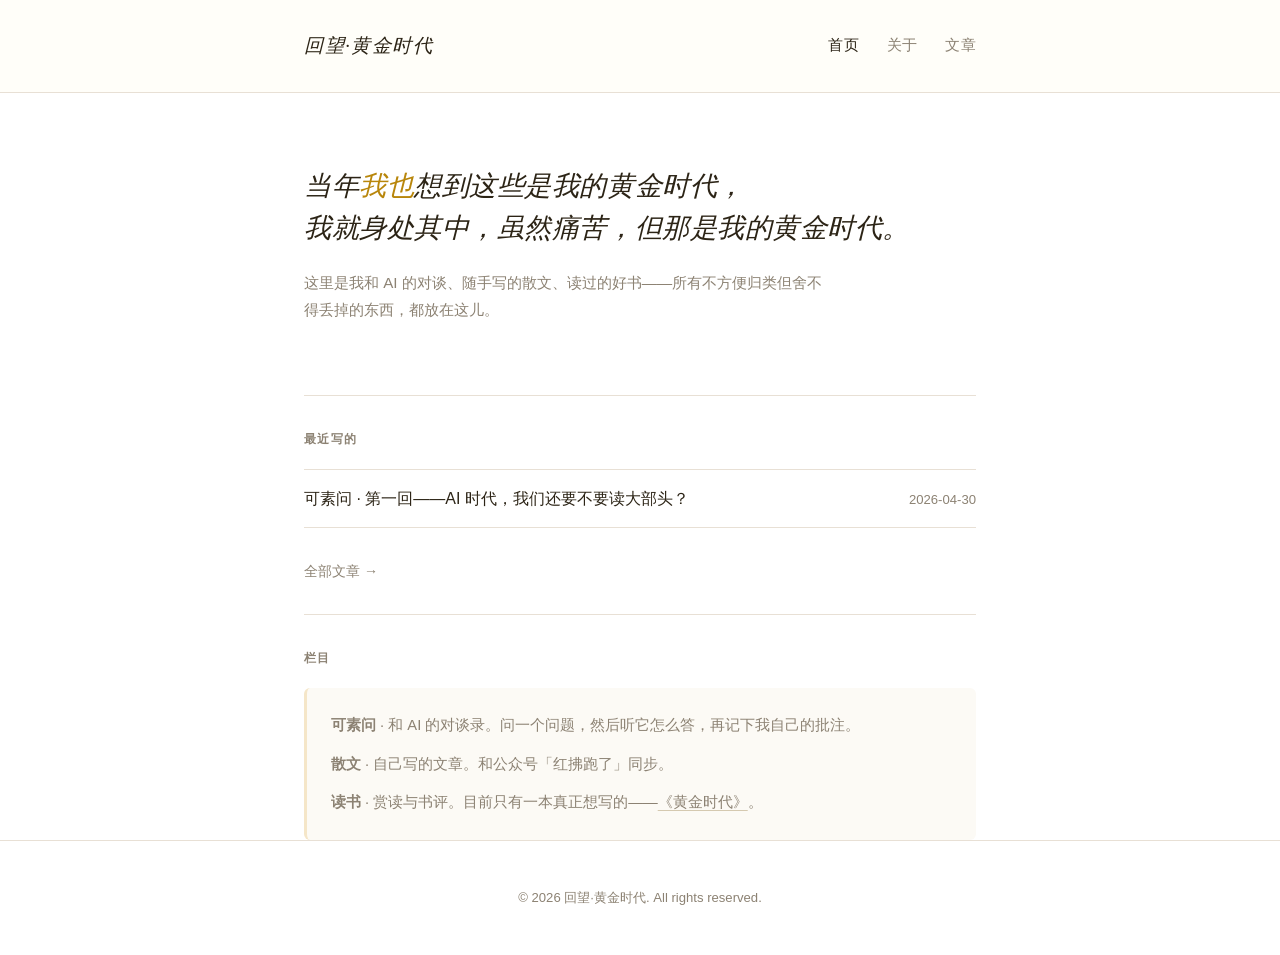
==== index.html @ d69e24d2 "feat: 回望·黄金时代站点初始发布 - 首页、文章列表页、关于页 - 可素问·第一回：AI时代，我们还要不要读大部头？ - 统一衬线斜体站名 + letter-spacing: 0.08em - " ====
<!DOCTYPE html>
<html lang="zh-CN">
<head>
    <meta charset="UTF-8">
    <meta name="viewport" content="width=device-width, initial-scale=1.0">
    <title>回望·黄金时代</title>
    <link rel="icon" type="image/svg+xml" href="favicon.svg">
    <link rel="stylesheet" href="style.css">
    <style>
        .hero {
            padding: 72px 0 56px;
        }
        .hero-quote {
            font-size: 1.7rem;
            font-weight: 400;
            font-style: italic;
            line-height: 1.55;
            color: var(--text-color);
            margin: 0 0 20px 0;
            letter-spacing: 0.02em;
            font-family: "Noto Serif SC", "Source Han Serif SC", Georgia, serif;
        }
        .hero-quote .emphasis {
            color: var(--accent-color);
        }
        .hero-sub {
            font-size: 0.95rem;
            color: var(--secondary-text);
            line-height: 1.8;
            max-width: 520px;
        }
        .divider {
            border: none;
            border-top: 1px solid var(--border-color);
            margin: 0 0 32px 0;
        }
        .section-label {
            font-size: 0.78rem;
            font-weight: 600;
            text-transform: uppercase;
            letter-spacing: 0.12em;
            color: var(--secondary-text);
            margin-bottom: 18px;
        }
        .post-list {
            list-style: none;
            padding: 0;
            margin: 0 0 28px 0;
        }
        .post-list li {
            display: flex;
            justify-content: space-between;
            align-items: baseline;
            padding: 14px 0;
            border-bottom: 1px solid var(--border-color);
        }
        .post-list li:first-child {
            border-top: 1px solid var(--border-color);
        }
        .post-list a {
            text-decoration: none;
            color: var(--text-color);
            font-size: 1rem;
            font-weight: 500;
            transition: color 0.2s;
            flex: 1;
            margin-right: 16px;
        }
        .post-list a:hover {
            color: var(--accent-hover);
            text-decoration: underline;
            text-underline-offset: 3px;
        }
        .all-link {
            font-size: 0.88rem;
            color: var(--secondary-text);
            text-decoration: none;
            transition: color 0.2s;
        }
        .all-link:hover {
            color: var(--text-color);
        }
        .coming-soon {
            font-size: 0.92rem;
            color: var(--secondary-text);
            line-height: 1.8;
            padding: 24px;
            background: var(--quote-bg);
            border-radius: 6px;
            border-left: 3px solid var(--warm-glow);
        }
        .coming-soon a {
            color: var(--secondary-text);
            text-decoration: underline;
            text-decoration-color: #d5c9b0;
            text-underline-offset: 3px;
        }
        .coming-soon a:hover {
            color: var(--text-color);
        }
    </style>
</head>
<body>
    <header>
        <div class="container">
            <h1><a href="index.html"><span class="site-name">回望·黄金时代</span></a></h1>
            <nav>
                <a href="index.html" class="active">首页</a>
                <a href="about.html">关于</a>
                <a href="blog/">文章</a>
            </nav>
        </div>
    </header>

    <main class="container">
        <section class="hero">
            <p class="hero-quote">
                当年<span class="emphasis">我也</span>想到这些是我的黄金时代，<br>我就身处其中，虽然痛苦，但那是我的黄金时代。
            </p>
            <p class="hero-sub">
                这里是我和 AI 的对谈、随手写的散文、读过的好书——所有不方便归类但舍不得丢掉的东西，都放在这儿。
            </p>
        </section>

        <hr class="divider">

        <p class="section-label">最近写的</p>
        <ul class="post-list">
            <li>
                <a href="blog/kesu-ask-01-ddia.html">可素问 · 第一回——AI 时代，我们还要不要读大部头？</a>
                <span class="date">2026-04-30</span>
            </li>
        </ul>
        <a href="blog/" class="all-link">全部文章 →</a>

        <hr class="divider" style="margin-top: 28px;">

        <p class="section-label">栏目</p>
        <div class="coming-soon">
            <p style="margin:0 0 12px 0;"><strong>可素问</strong> · 和 AI 的对谈录。问一个问题，然后听它怎么答，再记下我自己的批注。</p>
            <p style="margin:0 0 12px 0;"><strong>散文</strong> · 自己写的文章。和公众号「红拂跑了」同步。</p>
            <p style="margin:0;"><strong>读书</strong> · 赏读与书评。目前只有一本真正想写的——<a href="blog/reading-golden-age.html">《黄金时代》</a>。</p>
        </div>
    </main>

    <footer>
        <div class="container">
            <p>&copy; 2026 回望·黄金时代. All rights reserved.</p>
        </div>
    </footer>
</body>
</html>
---- style.css ----
:root {
    --bg-color: #ffffff;
    --text-color: #2c2416;
    --accent-color: #b8860b;
    --accent-hover: #8b6508;
    --secondary-text: #8c8273;
    --border-color: #e8e0d5;
    --card-bg: #ffffff;
    --quote-bg: #fcfaf5;
    --warm-glow: #f5e6c8;
}

* {
    box-sizing: border-box;
}

body {
    font-family: -apple-system, BlinkMacSystemFont, "Segoe UI", Roboto, "Helvetica Neue", Arial, "PingFang SC", "Hiragino Sans GB", "Microsoft YaHei", sans-serif;
    line-height: 1.85;
    color: var(--text-color);
    background-color: var(--bg-color);
    margin: 0;
    padding: 0;
    font-size: 16px;
    -webkit-font-smoothing: antialiased;
}

.container {
    max-width: 720px;
    margin: 0 auto;
    padding: 0 24px;
}

/* Header */
header {
    border-bottom: 1px solid var(--border-color);
    padding: 28px 0;
    background-color: #fffef9;
}

header .container {
    display: flex;
    justify-content: space-between;
    align-items: center;
}

header h1 {
    margin: 0;
    font-size: 1.2rem;
    font-weight: 500;
    letter-spacing: 0.03em;
}

header h1 a {
    text-decoration: none;
    color: var(--text-color);
}

header h1 .site-name {
    font-style: italic;
    font-family: "Noto Serif SC", "Source Han Serif SC", "Songti SC", Georgia, serif;
    letter-spacing: 0.08em;
}

nav {
    display: flex;
    gap: 28px;
}

nav a {
    text-decoration: none;
    color: var(--secondary-text);
    font-size: 0.92rem;
    transition: color 0.2s ease;
    letter-spacing: 0.02em;
}

nav a:hover, nav a.active {
    color: var(--text-color);
}

a:visited {
    color: inherit;
}

/* Footer */
footer {
    border-top: 1px solid var(--border-color);
    padding: 32px 0;
    text-align: center;
    color: var(--secondary-text);
    font-size: 0.82rem;
    background-color: var(--card-bg);
}

/* Date */
.date {
    color: var(--secondary-text);
    font-size: 0.82rem;
    white-space: nowrap;
    font-variant-numeric: tabular-nums;
}

/* Responsive */
@media (max-width: 600px) {
    header .container {
        flex-direction: column;
        gap: 12px;
    }
}
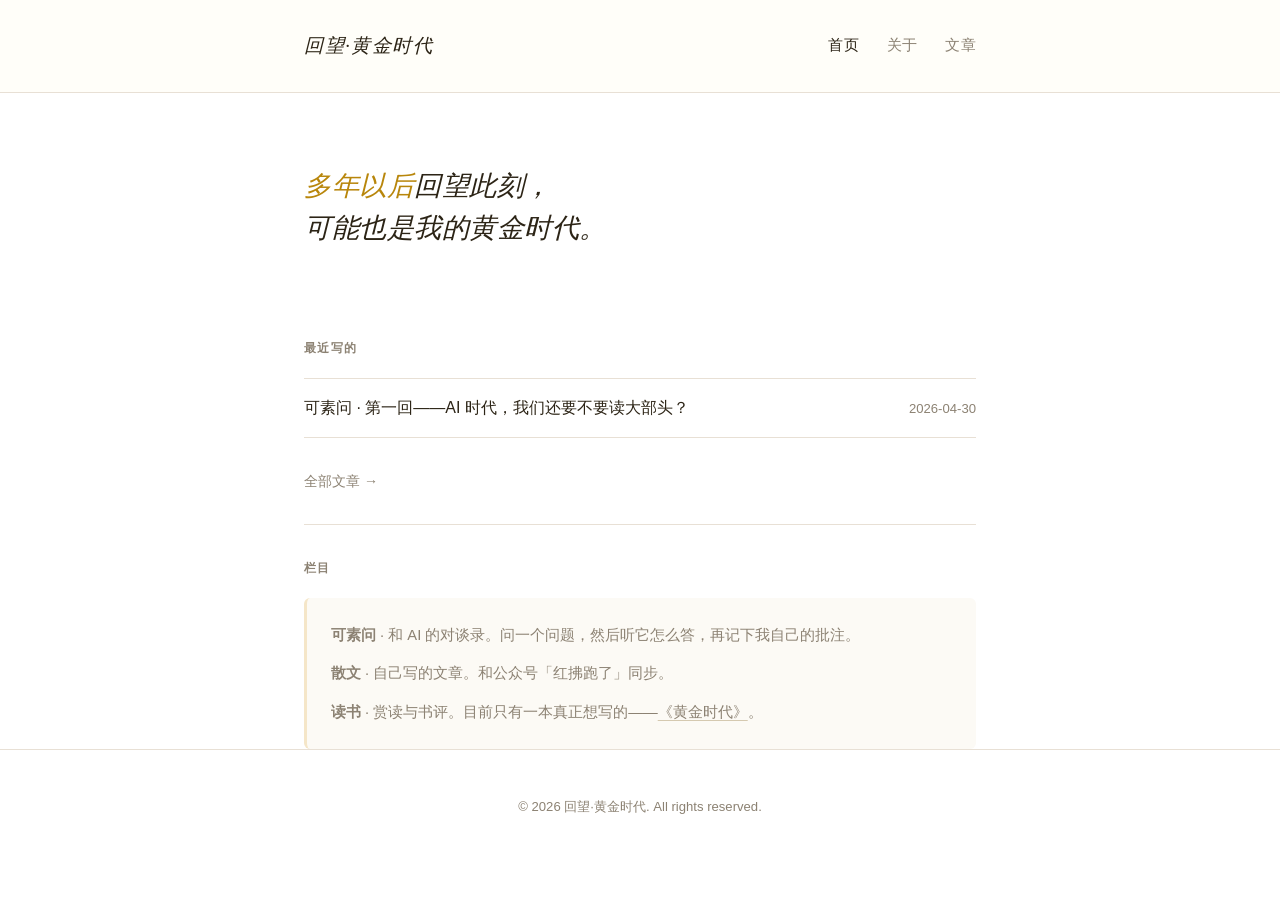
==== commit 781dfa66: "Changes" ====
--- a/index.html
+++ b/index.html
@@ -115,14 +115,11 @@
     <main class="container">
         <section class="hero">
             <p class="hero-quote">
-                当年<span class="emphasis">我也</span>想到这些是我的黄金时代，<br>我就身处其中，虽然痛苦，但那是我的黄金时代。
+                <span class="emphasis">多年以后</span>回望此刻，<br>可能也是我的黄金时代。
             </p>
-            <p class="hero-sub">
-                这里是我和 AI 的对谈、随手写的散文、读过的好书——所有不方便归类但舍不得丢掉的东西，都放在这儿。
-            </p>
+
         </section>
 
-        <hr class="divider">
 
         <p class="section-label">最近写的</p>
         <ul class="post-list">
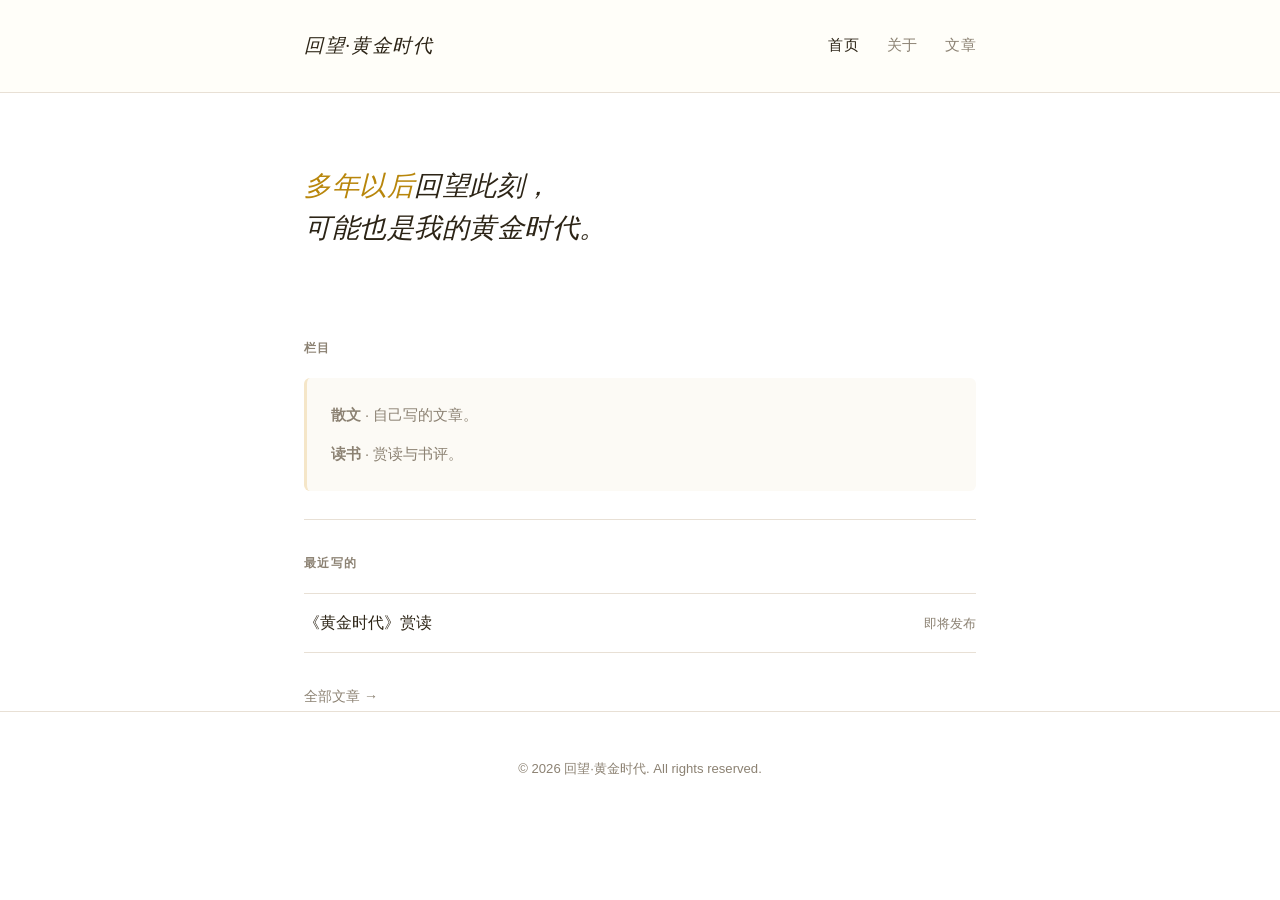
==== commit 38602a80: "refactor: 收窄定位为私人站，清理可素问栏目引用" ====
--- a/index.html
+++ b/index.html
@@ -121,23 +121,22 @@
         </section>
 
 
+        <p class="section-label">栏目</p>
+        <div class="coming-soon">
+            <p style="margin:0 0 12px 0;"><strong>散文</strong> · 自己写的文章。</p>
+            <p style="margin:0;"><strong>读书</strong> · 赏读与书评。</p>
+        </div>
+
+        <hr class="divider" style="margin-top: 28px;">
+
         <p class="section-label">最近写的</p>
         <ul class="post-list">
             <li>
-                <a href="blog/kesu-ask-01-ddia.html">可素问 · 第一回——AI 时代，我们还要不要读大部头？</a>
-                <span class="date">2026-04-30</span>
+                <a href="blog/reading-golden-age.html">《黄金时代》赏读</a>
+                <span class="date">即将发布</span>
             </li>
         </ul>
         <a href="blog/" class="all-link">全部文章 →</a>
-
-        <hr class="divider" style="margin-top: 28px;">
-
-        <p class="section-label">栏目</p>
-        <div class="coming-soon">
-            <p style="margin:0 0 12px 0;"><strong>可素问</strong> · 和 AI 的对谈录。问一个问题，然后听它怎么答，再记下我自己的批注。</p>
-            <p style="margin:0 0 12px 0;"><strong>散文</strong> · 自己写的文章。和公众号「红拂跑了」同步。</p>
-            <p style="margin:0;"><strong>读书</strong> · 赏读与书评。目前只有一本真正想写的——<a href="blog/reading-golden-age.html">《黄金时代》</a>。</p>
-        </div>
     </main>
 
     <footer>
